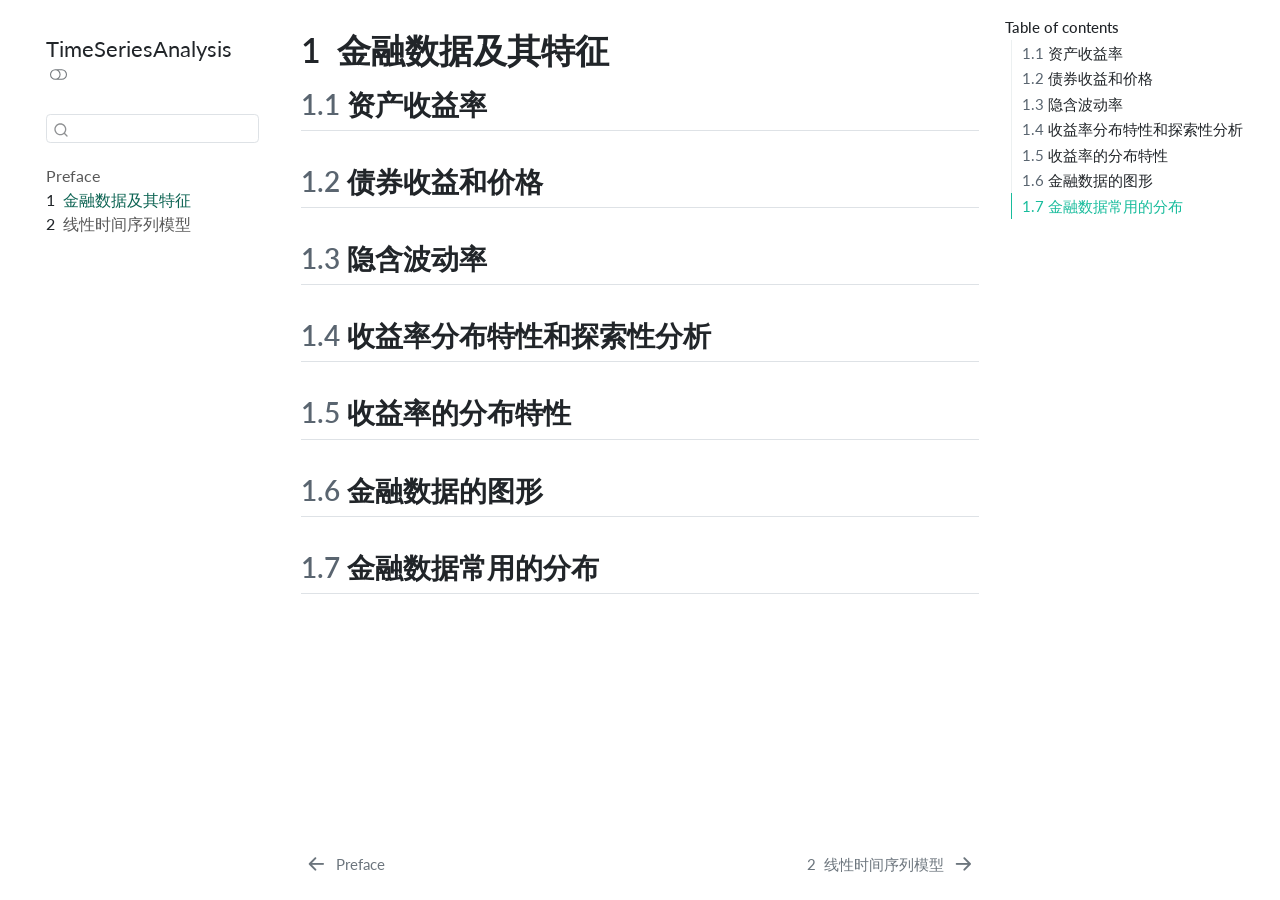
==== Ch1/1-金融数据及其特征.html @ bce4738b "Built site for gh-pages" ====
<!DOCTYPE html>
<html xmlns="http://www.w3.org/1999/xhtml" lang="en" xml:lang="en"><head>

<meta charset="utf-8">
<meta name="generator" content="quarto-1.5.57">

<meta name="viewport" content="width=device-width, initial-scale=1.0, user-scalable=yes">


<title>1&nbsp; 金融数据及其特征 – TimeSeriesAnalysis</title>
<style>
code{white-space: pre-wrap;}
span.smallcaps{font-variant: small-caps;}
div.columns{display: flex; gap: min(4vw, 1.5em);}
div.column{flex: auto; overflow-x: auto;}
div.hanging-indent{margin-left: 1.5em; text-indent: -1.5em;}
ul.task-list{list-style: none;}
ul.task-list li input[type="checkbox"] {
  width: 0.8em;
  margin: 0 0.8em 0.2em -1em; /* quarto-specific, see https://github.com/quarto-dev/quarto-cli/issues/4556 */ 
  vertical-align: middle;
}
</style>


<script src="../site_libs/quarto-nav/quarto-nav.js"></script>
<script src="../site_libs/quarto-nav/headroom.min.js"></script>
<script src="../site_libs/clipboard/clipboard.min.js"></script>
<script src="../site_libs/quarto-search/autocomplete.umd.js"></script>
<script src="../site_libs/quarto-search/fuse.min.js"></script>
<script src="../site_libs/quarto-search/quarto-search.js"></script>
<meta name="quarto:offset" content="../">
<link href="../Ch2/2-线性时间序列模型.html" rel="next">
<link href="../index.html" rel="prev">
<script src="../site_libs/quarto-html/quarto.js"></script>
<script src="../site_libs/quarto-html/popper.min.js"></script>
<script src="../site_libs/quarto-html/tippy.umd.min.js"></script>
<script src="../site_libs/quarto-html/anchor.min.js"></script>
<link href="../site_libs/quarto-html/tippy.css" rel="stylesheet">
<link href="../site_libs/quarto-html/quarto-syntax-highlighting.css" rel="stylesheet" class="quarto-color-scheme" id="quarto-text-highlighting-styles">
<link href="../site_libs/quarto-html/quarto-syntax-highlighting-dark.css" rel="prefetch" class="quarto-color-scheme quarto-color-alternate" id="quarto-text-highlighting-styles">
<script src="../site_libs/bootstrap/bootstrap.min.js"></script>
<link href="../site_libs/bootstrap/bootstrap-icons.css" rel="stylesheet">
<link href="../site_libs/bootstrap/bootstrap.min.css" rel="stylesheet" class="quarto-color-scheme" id="quarto-bootstrap" data-mode="light">
<link href="../site_libs/bootstrap/bootstrap-dark.min.css" rel="prefetch" class="quarto-color-scheme quarto-color-alternate" id="quarto-bootstrap" data-mode="dark">
<script id="quarto-search-options" type="application/json">{
  "location": "sidebar",
  "copy-button": false,
  "collapse-after": 3,
  "panel-placement": "start",
  "type": "textbox",
  "limit": 50,
  "keyboard-shortcut": [
    "f",
    "/",
    "s"
  ],
  "show-item-context": false,
  "language": {
    "search-no-results-text": "No results",
    "search-matching-documents-text": "matching documents",
    "search-copy-link-title": "Copy link to search",
    "search-hide-matches-text": "Hide additional matches",
    "search-more-match-text": "more match in this document",
    "search-more-matches-text": "more matches in this document",
    "search-clear-button-title": "Clear",
    "search-text-placeholder": "",
    "search-detached-cancel-button-title": "Cancel",
    "search-submit-button-title": "Submit",
    "search-label": "Search"
  }
}</script>


</head>

<body class="nav-sidebar floating">

<div id="quarto-search-results"></div>
  <header id="quarto-header" class="headroom fixed-top">
  <nav class="quarto-secondary-nav">
    <div class="container-fluid d-flex">
      <button type="button" class="quarto-btn-toggle btn" data-bs-toggle="collapse" role="button" data-bs-target=".quarto-sidebar-collapse-item" aria-controls="quarto-sidebar" aria-expanded="false" aria-label="Toggle sidebar navigation" onclick="if (window.quartoToggleHeadroom) { window.quartoToggleHeadroom(); }">
        <i class="bi bi-layout-text-sidebar-reverse"></i>
      </button>
        <nav class="quarto-page-breadcrumbs" aria-label="breadcrumb"><ol class="breadcrumb"><li class="breadcrumb-item"><a href="../Ch1/1-金融数据及其特征.html"><span class="chapter-number">1</span>&nbsp; <span class="chapter-title">金融数据及其特征</span></a></li></ol></nav>
        <a class="flex-grow-1" role="navigation" data-bs-toggle="collapse" data-bs-target=".quarto-sidebar-collapse-item" aria-controls="quarto-sidebar" aria-expanded="false" aria-label="Toggle sidebar navigation" onclick="if (window.quartoToggleHeadroom) { window.quartoToggleHeadroom(); }">      
        </a>
      <button type="button" class="btn quarto-search-button" aria-label="Search" onclick="window.quartoOpenSearch();">
        <i class="bi bi-search"></i>
      </button>
    </div>
  </nav>
</header>
<!-- content -->
<div id="quarto-content" class="quarto-container page-columns page-rows-contents page-layout-article">
<!-- sidebar -->
  <nav id="quarto-sidebar" class="sidebar collapse collapse-horizontal quarto-sidebar-collapse-item sidebar-navigation floating overflow-auto">
    <div class="pt-lg-2 mt-2 text-left sidebar-header">
    <div class="sidebar-title mb-0 py-0">
      <a href="../">TimeSeriesAnalysis</a> 
        <div class="sidebar-tools-main">
  <a href="" class="quarto-color-scheme-toggle quarto-navigation-tool  px-1" onclick="window.quartoToggleColorScheme(); return false;" title="Toggle dark mode"><i class="bi"></i></a>
</div>
    </div>
      </div>
        <div class="mt-2 flex-shrink-0 align-items-center">
        <div class="sidebar-search">
        <div id="quarto-search" class="" title="Search"></div>
        </div>
        </div>
    <div class="sidebar-menu-container"> 
    <ul class="list-unstyled mt-1">
        <li class="sidebar-item">
  <div class="sidebar-item-container"> 
  <a href="../index.html" class="sidebar-item-text sidebar-link">
 <span class="menu-text">Preface</span></a>
  </div>
</li>
        <li class="sidebar-item">
  <div class="sidebar-item-container"> 
  <a href="../Ch1/1-金融数据及其特征.html" class="sidebar-item-text sidebar-link active">
 <span class="menu-text"><span class="chapter-number">1</span>&nbsp; <span class="chapter-title">金融数据及其特征</span></span></a>
  </div>
</li>
        <li class="sidebar-item">
  <div class="sidebar-item-container"> 
  <a href="../Ch2/2-线性时间序列模型.html" class="sidebar-item-text sidebar-link">
 <span class="menu-text"><span class="chapter-number">2</span>&nbsp; <span class="chapter-title">线性时间序列模型</span></span></a>
  </div>
</li>
    </ul>
    </div>
</nav>
<div id="quarto-sidebar-glass" class="quarto-sidebar-collapse-item" data-bs-toggle="collapse" data-bs-target=".quarto-sidebar-collapse-item"></div>
<!-- margin-sidebar -->
    <div id="quarto-margin-sidebar" class="sidebar margin-sidebar">
        <nav id="TOC" role="doc-toc" class="toc-active">
    <h2 id="toc-title">Table of contents</h2>
   
  <ul>
  <li><a href="#资产收益率" id="toc-资产收益率" class="nav-link active" data-scroll-target="#资产收益率"><span class="header-section-number">1.1</span> 资产收益率</a></li>
  <li><a href="#债券收益和价格" id="toc-债券收益和价格" class="nav-link" data-scroll-target="#债券收益和价格"><span class="header-section-number">1.2</span> 债券收益和价格</a></li>
  <li><a href="#隐含波动率" id="toc-隐含波动率" class="nav-link" data-scroll-target="#隐含波动率"><span class="header-section-number">1.3</span> 隐含波动率</a></li>
  <li><a href="#收益率分布特性和探索性分析" id="toc-收益率分布特性和探索性分析" class="nav-link" data-scroll-target="#收益率分布特性和探索性分析"><span class="header-section-number">1.4</span> 收益率分布特性和探索性分析</a></li>
  <li><a href="#收益率的分布特性" id="toc-收益率的分布特性" class="nav-link" data-scroll-target="#收益率的分布特性"><span class="header-section-number">1.5</span> 收益率的分布特性</a></li>
  <li><a href="#金融数据的图形" id="toc-金融数据的图形" class="nav-link" data-scroll-target="#金融数据的图形"><span class="header-section-number">1.6</span> 金融数据的图形</a></li>
  <li><a href="#金融数据常用的分布" id="toc-金融数据常用的分布" class="nav-link" data-scroll-target="#金融数据常用的分布"><span class="header-section-number">1.7</span> 金融数据常用的分布</a></li>
  </ul>
</nav>
    </div>
<!-- main -->
<main class="content" id="quarto-document-content">

<header id="title-block-header" class="quarto-title-block default">
<div class="quarto-title">
<h1 class="title"><span class="chapter-number">1</span>&nbsp; <span class="chapter-title">金融数据及其特征</span></h1>
</div>



<div class="quarto-title-meta">

    
  
    
  </div>
  


</header>


<section id="资产收益率" class="level2" data-number="1.1">
<h2 data-number="1.1" class="anchored" data-anchor-id="资产收益率"><span class="header-section-number">1.1</span> 资产收益率</h2>
</section>
<section id="债券收益和价格" class="level2" data-number="1.2">
<h2 data-number="1.2" class="anchored" data-anchor-id="债券收益和价格"><span class="header-section-number">1.2</span> 债券收益和价格</h2>
</section>
<section id="隐含波动率" class="level2" data-number="1.3">
<h2 data-number="1.3" class="anchored" data-anchor-id="隐含波动率"><span class="header-section-number">1.3</span> 隐含波动率</h2>
</section>
<section id="收益率分布特性和探索性分析" class="level2" data-number="1.4">
<h2 data-number="1.4" class="anchored" data-anchor-id="收益率分布特性和探索性分析"><span class="header-section-number">1.4</span> 收益率分布特性和探索性分析</h2>
</section>
<section id="收益率的分布特性" class="level2" data-number="1.5">
<h2 data-number="1.5" class="anchored" data-anchor-id="收益率的分布特性"><span class="header-section-number">1.5</span> 收益率的分布特性</h2>
</section>
<section id="金融数据的图形" class="level2" data-number="1.6">
<h2 data-number="1.6" class="anchored" data-anchor-id="金融数据的图形"><span class="header-section-number">1.6</span> 金融数据的图形</h2>
</section>
<section id="金融数据常用的分布" class="level2" data-number="1.7">
<h2 data-number="1.7" class="anchored" data-anchor-id="金融数据常用的分布"><span class="header-section-number">1.7</span> 金融数据常用的分布</h2>


</section>

</main> <!-- /main -->
<script id="quarto-html-after-body" type="application/javascript">
window.document.addEventListener("DOMContentLoaded", function (event) {
  const toggleBodyColorMode = (bsSheetEl) => {
    const mode = bsSheetEl.getAttribute("data-mode");
    const bodyEl = window.document.querySelector("body");
    if (mode === "dark") {
      bodyEl.classList.add("quarto-dark");
      bodyEl.classList.remove("quarto-light");
    } else {
      bodyEl.classList.add("quarto-light");
      bodyEl.classList.remove("quarto-dark");
    }
  }
  const toggleBodyColorPrimary = () => {
    const bsSheetEl = window.document.querySelector("link#quarto-bootstrap");
    if (bsSheetEl) {
      toggleBodyColorMode(bsSheetEl);
    }
  }
  toggleBodyColorPrimary();  
  const disableStylesheet = (stylesheets) => {
    for (let i=0; i < stylesheets.length; i++) {
      const stylesheet = stylesheets[i];
      stylesheet.rel = 'prefetch';
    }
  }
  const enableStylesheet = (stylesheets) => {
    for (let i=0; i < stylesheets.length; i++) {
      const stylesheet = stylesheets[i];
      stylesheet.rel = 'stylesheet';
    }
  }
  const manageTransitions = (selector, allowTransitions) => {
    const els = window.document.querySelectorAll(selector);
    for (let i=0; i < els.length; i++) {
      const el = els[i];
      if (allowTransitions) {
        el.classList.remove('notransition');
      } else {
        el.classList.add('notransition');
      }
    }
  }
  const toggleGiscusIfUsed = (isAlternate, darkModeDefault) => {
    const baseTheme = document.querySelector('#giscus-base-theme')?.value ?? 'light';
    const alternateTheme = document.querySelector('#giscus-alt-theme')?.value ?? 'dark';
    let newTheme = '';
    if(darkModeDefault) {
      newTheme = isAlternate ? baseTheme : alternateTheme;
    } else {
      newTheme = isAlternate ? alternateTheme : baseTheme;
    }
    const changeGiscusTheme = () => {
      // From: https://github.com/giscus/giscus/issues/336
      const sendMessage = (message) => {
        const iframe = document.querySelector('iframe.giscus-frame');
        if (!iframe) return;
        iframe.contentWindow.postMessage({ giscus: message }, 'https://giscus.app');
      }
      sendMessage({
        setConfig: {
          theme: newTheme
        }
      });
    }
    const isGiscussLoaded = window.document.querySelector('iframe.giscus-frame') !== null;
    if (isGiscussLoaded) {
      changeGiscusTheme();
    }
  }
  const toggleColorMode = (alternate) => {
    // Switch the stylesheets
    const alternateStylesheets = window.document.querySelectorAll('link.quarto-color-scheme.quarto-color-alternate');
    manageTransitions('#quarto-margin-sidebar .nav-link', false);
    if (alternate) {
      enableStylesheet(alternateStylesheets);
      for (const sheetNode of alternateStylesheets) {
        if (sheetNode.id === "quarto-bootstrap") {
          toggleBodyColorMode(sheetNode);
        }
      }
    } else {
      disableStylesheet(alternateStylesheets);
      toggleBodyColorPrimary();
    }
    manageTransitions('#quarto-margin-sidebar .nav-link', true);
    // Switch the toggles
    const toggles = window.document.querySelectorAll('.quarto-color-scheme-toggle');
    for (let i=0; i < toggles.length; i++) {
      const toggle = toggles[i];
      if (toggle) {
        if (alternate) {
          toggle.classList.add("alternate");     
        } else {
          toggle.classList.remove("alternate");
        }
      }
    }
    // Hack to workaround the fact that safari doesn't
    // properly recolor the scrollbar when toggling (#1455)
    if (navigator.userAgent.indexOf('Safari') > 0 && navigator.userAgent.indexOf('Chrome') == -1) {
      manageTransitions("body", false);
      window.scrollTo(0, 1);
      setTimeout(() => {
        window.scrollTo(0, 0);
        manageTransitions("body", true);
      }, 40);  
    }
  }
  const isFileUrl = () => { 
    return window.location.protocol === 'file:';
  }
  const hasAlternateSentinel = () => {  
    let styleSentinel = getColorSchemeSentinel();
    if (styleSentinel !== null) {
      return styleSentinel === "alternate";
    } else {
      return false;
    }
  }
  const setStyleSentinel = (alternate) => {
    const value = alternate ? "alternate" : "default";
    if (!isFileUrl()) {
      window.localStorage.setItem("quarto-color-scheme", value);
    } else {
      localAlternateSentinel = value;
    }
  }
  const getColorSchemeSentinel = () => {
    if (!isFileUrl()) {
      const storageValue = window.localStorage.getItem("quarto-color-scheme");
      return storageValue != null ? storageValue : localAlternateSentinel;
    } else {
      return localAlternateSentinel;
    }
  }
  const darkModeDefault = false;
  let localAlternateSentinel = darkModeDefault ? 'alternate' : 'default';
  // Dark / light mode switch
  window.quartoToggleColorScheme = () => {
    // Read the current dark / light value 
    let toAlternate = !hasAlternateSentinel();
    toggleColorMode(toAlternate);
    setStyleSentinel(toAlternate);
    toggleGiscusIfUsed(toAlternate, darkModeDefault);
  };
  // Ensure there is a toggle, if there isn't float one in the top right
  if (window.document.querySelector('.quarto-color-scheme-toggle') === null) {
    const a = window.document.createElement('a');
    a.classList.add('top-right');
    a.classList.add('quarto-color-scheme-toggle');
    a.href = "";
    a.onclick = function() { try { window.quartoToggleColorScheme(); } catch {} return false; };
    const i = window.document.createElement("i");
    i.classList.add('bi');
    a.appendChild(i);
    window.document.body.appendChild(a);
  }
  // Switch to dark mode if need be
  if (hasAlternateSentinel()) {
    toggleColorMode(true);
  } else {
    toggleColorMode(false);
  }
  const icon = "";
  const anchorJS = new window.AnchorJS();
  anchorJS.options = {
    placement: 'right',
    icon: icon
  };
  anchorJS.add('.anchored');
  const isCodeAnnotation = (el) => {
    for (const clz of el.classList) {
      if (clz.startsWith('code-annotation-')) {                     
        return true;
      }
    }
    return false;
  }
  const onCopySuccess = function(e) {
    // button target
    const button = e.trigger;
    // don't keep focus
    button.blur();
    // flash "checked"
    button.classList.add('code-copy-button-checked');
    var currentTitle = button.getAttribute("title");
    button.setAttribute("title", "Copied!");
    let tooltip;
    if (window.bootstrap) {
      button.setAttribute("data-bs-toggle", "tooltip");
      button.setAttribute("data-bs-placement", "left");
      button.setAttribute("data-bs-title", "Copied!");
      tooltip = new bootstrap.Tooltip(button, 
        { trigger: "manual", 
          customClass: "code-copy-button-tooltip",
          offset: [0, -8]});
      tooltip.show();    
    }
    setTimeout(function() {
      if (tooltip) {
        tooltip.hide();
        button.removeAttribute("data-bs-title");
        button.removeAttribute("data-bs-toggle");
        button.removeAttribute("data-bs-placement");
      }
      button.setAttribute("title", currentTitle);
      button.classList.remove('code-copy-button-checked');
    }, 1000);
    // clear code selection
    e.clearSelection();
  }
  const getTextToCopy = function(trigger) {
      const codeEl = trigger.previousElementSibling.cloneNode(true);
      for (const childEl of codeEl.children) {
        if (isCodeAnnotation(childEl)) {
          childEl.remove();
        }
      }
      return codeEl.innerText;
  }
  const clipboard = new window.ClipboardJS('.code-copy-button:not([data-in-quarto-modal])', {
    text: getTextToCopy
  });
  clipboard.on('success', onCopySuccess);
  if (window.document.getElementById('quarto-embedded-source-code-modal')) {
    // For code content inside modals, clipBoardJS needs to be initialized with a container option
    // TODO: Check when it could be a function (https://github.com/zenorocha/clipboard.js/issues/860)
    const clipboardModal = new window.ClipboardJS('.code-copy-button[data-in-quarto-modal]', {
      text: getTextToCopy,
      container: window.document.getElementById('quarto-embedded-source-code-modal')
    });
    clipboardModal.on('success', onCopySuccess);
  }
    var localhostRegex = new RegExp(/^(?:http|https):\/\/localhost\:?[0-9]*\//);
    var mailtoRegex = new RegExp(/^mailto:/);
      var filterRegex = new RegExp('/' + window.location.host + '/');
    var isInternal = (href) => {
        return filterRegex.test(href) || localhostRegex.test(href) || mailtoRegex.test(href);
    }
    // Inspect non-navigation links and adorn them if external
 	var links = window.document.querySelectorAll('a[href]:not(.nav-link):not(.navbar-brand):not(.toc-action):not(.sidebar-link):not(.sidebar-item-toggle):not(.pagination-link):not(.no-external):not([aria-hidden]):not(.dropdown-item):not(.quarto-navigation-tool):not(.about-link)');
    for (var i=0; i<links.length; i++) {
      const link = links[i];
      if (!isInternal(link.href)) {
        // undo the damage that might have been done by quarto-nav.js in the case of
        // links that we want to consider external
        if (link.dataset.originalHref !== undefined) {
          link.href = link.dataset.originalHref;
        }
      }
    }
  function tippyHover(el, contentFn, onTriggerFn, onUntriggerFn) {
    const config = {
      allowHTML: true,
      maxWidth: 500,
      delay: 100,
      arrow: false,
      appendTo: function(el) {
          return el.parentElement;
      },
      interactive: true,
      interactiveBorder: 10,
      theme: 'quarto',
      placement: 'bottom-start',
    };
    if (contentFn) {
      config.content = contentFn;
    }
    if (onTriggerFn) {
      config.onTrigger = onTriggerFn;
    }
    if (onUntriggerFn) {
      config.onUntrigger = onUntriggerFn;
    }
    window.tippy(el, config); 
  }
  const noterefs = window.document.querySelectorAll('a[role="doc-noteref"]');
  for (var i=0; i<noterefs.length; i++) {
    const ref = noterefs[i];
    tippyHover(ref, function() {
      // use id or data attribute instead here
      let href = ref.getAttribute('data-footnote-href') || ref.getAttribute('href');
      try { href = new URL(href).hash; } catch {}
      const id = href.replace(/^#\/?/, "");
      const note = window.document.getElementById(id);
      if (note) {
        return note.innerHTML;
      } else {
        return "";
      }
    });
  }
  const xrefs = window.document.querySelectorAll('a.quarto-xref');
  const processXRef = (id, note) => {
    // Strip column container classes
    const stripColumnClz = (el) => {
      el.classList.remove("page-full", "page-columns");
      if (el.children) {
        for (const child of el.children) {
          stripColumnClz(child);
        }
      }
    }
    stripColumnClz(note)
    if (id === null || id.startsWith('sec-')) {
      // Special case sections, only their first couple elements
      const container = document.createElement("div");
      if (note.children && note.children.length > 2) {
        container.appendChild(note.children[0].cloneNode(true));
        for (let i = 1; i < note.children.length; i++) {
          const child = note.children[i];
          if (child.tagName === "P" && child.innerText === "") {
            continue;
          } else {
            container.appendChild(child.cloneNode(true));
            break;
          }
        }
        if (window.Quarto?.typesetMath) {
          window.Quarto.typesetMath(container);
        }
        return container.innerHTML
      } else {
        if (window.Quarto?.typesetMath) {
          window.Quarto.typesetMath(note);
        }
        return note.innerHTML;
      }
    } else {
      // Remove any anchor links if they are present
      const anchorLink = note.querySelector('a.anchorjs-link');
      if (anchorLink) {
        anchorLink.remove();
      }
      if (window.Quarto?.typesetMath) {
        window.Quarto.typesetMath(note);
      }
      // TODO in 1.5, we should make sure this works without a callout special case
      if (note.classList.contains("callout")) {
        return note.outerHTML;
      } else {
        return note.innerHTML;
      }
    }
  }
  for (var i=0; i<xrefs.length; i++) {
    const xref = xrefs[i];
    tippyHover(xref, undefined, function(instance) {
      instance.disable();
      let url = xref.getAttribute('href');
      let hash = undefined; 
      if (url.startsWith('#')) {
        hash = url;
      } else {
        try { hash = new URL(url).hash; } catch {}
      }
      if (hash) {
        const id = hash.replace(/^#\/?/, "");
        const note = window.document.getElementById(id);
        if (note !== null) {
          try {
            const html = processXRef(id, note.cloneNode(true));
            instance.setContent(html);
          } finally {
            instance.enable();
            instance.show();
          }
        } else {
          // See if we can fetch this
          fetch(url.split('#')[0])
          .then(res => res.text())
          .then(html => {
            const parser = new DOMParser();
            const htmlDoc = parser.parseFromString(html, "text/html");
            const note = htmlDoc.getElementById(id);
            if (note !== null) {
              const html = processXRef(id, note);
              instance.setContent(html);
            } 
          }).finally(() => {
            instance.enable();
            instance.show();
          });
        }
      } else {
        // See if we can fetch a full url (with no hash to target)
        // This is a special case and we should probably do some content thinning / targeting
        fetch(url)
        .then(res => res.text())
        .then(html => {
          const parser = new DOMParser();
          const htmlDoc = parser.parseFromString(html, "text/html");
          const note = htmlDoc.querySelector('main.content');
          if (note !== null) {
            // This should only happen for chapter cross references
            // (since there is no id in the URL)
            // remove the first header
            if (note.children.length > 0 && note.children[0].tagName === "HEADER") {
              note.children[0].remove();
            }
            const html = processXRef(null, note);
            instance.setContent(html);
          } 
        }).finally(() => {
          instance.enable();
          instance.show();
        });
      }
    }, function(instance) {
    });
  }
      let selectedAnnoteEl;
      const selectorForAnnotation = ( cell, annotation) => {
        let cellAttr = 'data-code-cell="' + cell + '"';
        let lineAttr = 'data-code-annotation="' +  annotation + '"';
        const selector = 'span[' + cellAttr + '][' + lineAttr + ']';
        return selector;
      }
      const selectCodeLines = (annoteEl) => {
        const doc = window.document;
        const targetCell = annoteEl.getAttribute("data-target-cell");
        const targetAnnotation = annoteEl.getAttribute("data-target-annotation");
        const annoteSpan = window.document.querySelector(selectorForAnnotation(targetCell, targetAnnotation));
        const lines = annoteSpan.getAttribute("data-code-lines").split(",");
        const lineIds = lines.map((line) => {
          return targetCell + "-" + line;
        })
        let top = null;
        let height = null;
        let parent = null;
        if (lineIds.length > 0) {
            //compute the position of the single el (top and bottom and make a div)
            const el = window.document.getElementById(lineIds[0]);
            top = el.offsetTop;
            height = el.offsetHeight;
            parent = el.parentElement.parentElement;
          if (lineIds.length > 1) {
            const lastEl = window.document.getElementById(lineIds[lineIds.length - 1]);
            const bottom = lastEl.offsetTop + lastEl.offsetHeight;
            height = bottom - top;
          }
          if (top !== null && height !== null && parent !== null) {
            // cook up a div (if necessary) and position it 
            let div = window.document.getElementById("code-annotation-line-highlight");
            if (div === null) {
              div = window.document.createElement("div");
              div.setAttribute("id", "code-annotation-line-highlight");
              div.style.position = 'absolute';
              parent.appendChild(div);
            }
            div.style.top = top - 2 + "px";
            div.style.height = height + 4 + "px";
            div.style.left = 0;
            let gutterDiv = window.document.getElementById("code-annotation-line-highlight-gutter");
            if (gutterDiv === null) {
              gutterDiv = window.document.createElement("div");
              gutterDiv.setAttribute("id", "code-annotation-line-highlight-gutter");
              gutterDiv.style.position = 'absolute';
              const codeCell = window.document.getElementById(targetCell);
              const gutter = codeCell.querySelector('.code-annotation-gutter');
              gutter.appendChild(gutterDiv);
            }
            gutterDiv.style.top = top - 2 + "px";
            gutterDiv.style.height = height + 4 + "px";
          }
          selectedAnnoteEl = annoteEl;
        }
      };
      const unselectCodeLines = () => {
        const elementsIds = ["code-annotation-line-highlight", "code-annotation-line-highlight-gutter"];
        elementsIds.forEach((elId) => {
          const div = window.document.getElementById(elId);
          if (div) {
            div.remove();
          }
        });
        selectedAnnoteEl = undefined;
      };
        // Handle positioning of the toggle
    window.addEventListener(
      "resize",
      throttle(() => {
        elRect = undefined;
        if (selectedAnnoteEl) {
          selectCodeLines(selectedAnnoteEl);
        }
      }, 10)
    );
    function throttle(fn, ms) {
    let throttle = false;
    let timer;
      return (...args) => {
        if(!throttle) { // first call gets through
            fn.apply(this, args);
            throttle = true;
        } else { // all the others get throttled
            if(timer) clearTimeout(timer); // cancel #2
            timer = setTimeout(() => {
              fn.apply(this, args);
              timer = throttle = false;
            }, ms);
        }
      };
    }
      // Attach click handler to the DT
      const annoteDls = window.document.querySelectorAll('dt[data-target-cell]');
      for (const annoteDlNode of annoteDls) {
        annoteDlNode.addEventListener('click', (event) => {
          const clickedEl = event.target;
          if (clickedEl !== selectedAnnoteEl) {
            unselectCodeLines();
            const activeEl = window.document.querySelector('dt[data-target-cell].code-annotation-active');
            if (activeEl) {
              activeEl.classList.remove('code-annotation-active');
            }
            selectCodeLines(clickedEl);
            clickedEl.classList.add('code-annotation-active');
          } else {
            // Unselect the line
            unselectCodeLines();
            clickedEl.classList.remove('code-annotation-active');
          }
        });
      }
  const findCites = (el) => {
    const parentEl = el.parentElement;
    if (parentEl) {
      const cites = parentEl.dataset.cites;
      if (cites) {
        return {
          el,
          cites: cites.split(' ')
        };
      } else {
        return findCites(el.parentElement)
      }
    } else {
      return undefined;
    }
  };
  var bibliorefs = window.document.querySelectorAll('a[role="doc-biblioref"]');
  for (var i=0; i<bibliorefs.length; i++) {
    const ref = bibliorefs[i];
    const citeInfo = findCites(ref);
    if (citeInfo) {
      tippyHover(citeInfo.el, function() {
        var popup = window.document.createElement('div');
        citeInfo.cites.forEach(function(cite) {
          var citeDiv = window.document.createElement('div');
          citeDiv.classList.add('hanging-indent');
          citeDiv.classList.add('csl-entry');
          var biblioDiv = window.document.getElementById('ref-' + cite);
          if (biblioDiv) {
            citeDiv.innerHTML = biblioDiv.innerHTML;
          }
          popup.appendChild(citeDiv);
        });
        return popup.innerHTML;
      });
    }
  }
});
</script>
<nav class="page-navigation">
  <div class="nav-page nav-page-previous">
      <a href="../index.html" class="pagination-link" aria-label="Preface">
        <i class="bi bi-arrow-left-short"></i> <span class="nav-page-text">Preface</span>
      </a>          
  </div>
  <div class="nav-page nav-page-next">
      <a href="../Ch2/2-线性时间序列模型.html" class="pagination-link" aria-label="线性时间序列模型">
        <span class="nav-page-text"><span class="chapter-number">2</span>&nbsp; <span class="chapter-title">线性时间序列模型</span></span> <i class="bi bi-arrow-right-short"></i>
      </a>
  </div>
</nav>
</div> <!-- /content -->




</body></html>
---- site_libs/quarto-html/tippy.css ----
.tippy-box[data-animation=fade][data-state=hidden]{opacity:0}[data-tippy-root]{max-width:calc(100vw - 10px)}.tippy-box{position:relative;background-color:#333;color:#fff;border-radius:4px;font-size:14px;line-height:1.4;white-space:normal;outline:0;transition-property:transform,visibility,opacity}.tippy-box[data-placement^=top]>.tippy-arrow{bottom:0}.tippy-box[data-placement^=top]>.tippy-arrow:before{bottom:-7px;left:0;border-width:8px 8px 0;border-top-color:initial;transform-origin:center top}.tippy-box[data-placement^=bottom]>.tippy-arrow{top:0}.tippy-box[data-placement^=bottom]>.tippy-arrow:before{top:-7px;left:0;border-width:0 8px 8px;border-bottom-color:initial;transform-origin:center bottom}.tippy-box[data-placement^=left]>.tippy-arrow{right:0}.tippy-box[data-placement^=left]>.tippy-arrow:before{border-width:8px 0 8px 8px;border-left-color:initial;right:-7px;transform-origin:center left}.tippy-box[data-placement^=right]>.tippy-arrow{left:0}.tippy-box[data-placement^=right]>.tippy-arrow:before{left:-7px;border-width:8px 8px 8px 0;border-right-color:initial;transform-origin:center right}.tippy-box[data-inertia][data-state=visible]{transition-timing-function:cubic-bezier(.54,1.5,.38,1.11)}.tippy-arrow{width:16px;height:16px;color:#333}.tippy-arrow:before{content:"";position:absolute;border-color:transparent;border-style:solid}.tippy-content{position:relative;padding:5px 9px;z-index:1}
---- site_libs/quarto-html/quarto-syntax-highlighting.css ----
/* quarto syntax highlight colors */
:root {
  --quarto-hl-ot-color: #003B4F;
  --quarto-hl-at-color: #657422;
  --quarto-hl-ss-color: #20794D;
  --quarto-hl-an-color: #5E5E5E;
  --quarto-hl-fu-color: #4758AB;
  --quarto-hl-st-color: #20794D;
  --quarto-hl-cf-color: #003B4F;
  --quarto-hl-op-color: #5E5E5E;
  --quarto-hl-er-color: #AD0000;
  --quarto-hl-bn-color: #AD0000;
  --quarto-hl-al-color: #AD0000;
  --quarto-hl-va-color: #111111;
  --quarto-hl-bu-color: inherit;
  --quarto-hl-ex-color: inherit;
  --quarto-hl-pp-color: #AD0000;
  --quarto-hl-in-color: #5E5E5E;
  --quarto-hl-vs-color: #20794D;
  --quarto-hl-wa-color: #5E5E5E;
  --quarto-hl-do-color: #5E5E5E;
  --quarto-hl-im-color: #00769E;
  --quarto-hl-ch-color: #20794D;
  --quarto-hl-dt-color: #AD0000;
  --quarto-hl-fl-color: #AD0000;
  --quarto-hl-co-color: #5E5E5E;
  --quarto-hl-cv-color: #5E5E5E;
  --quarto-hl-cn-color: #8f5902;
  --quarto-hl-sc-color: #5E5E5E;
  --quarto-hl-dv-color: #AD0000;
  --quarto-hl-kw-color: #003B4F;
}

/* other quarto variables */
:root {
  --quarto-font-monospace: SFMono-Regular, Menlo, Monaco, Consolas, "Liberation Mono", "Courier New", monospace;
}

pre > code.sourceCode > span {
  color: #003B4F;
}

code span {
  color: #003B4F;
}

code.sourceCode > span {
  color: #003B4F;
}

div.sourceCode,
div.sourceCode pre.sourceCode {
  color: #003B4F;
}

code span.ot {
  color: #003B4F;
  font-style: inherit;
}

code span.at {
  color: #657422;
  font-style: inherit;
}

code span.ss {
  color: #20794D;
  font-style: inherit;
}

code span.an {
  color: #5E5E5E;
  font-style: inherit;
}

code span.fu {
  color: #4758AB;
  font-style: inherit;
}

code span.st {
  color: #20794D;
  font-style: inherit;
}

code span.cf {
  color: #003B4F;
  font-weight: bold;
  font-style: inherit;
}

code span.op {
  color: #5E5E5E;
  font-style: inherit;
}

code span.er {
  color: #AD0000;
  font-style: inherit;
}

code span.bn {
  color: #AD0000;
  font-style: inherit;
}

code span.al {
  color: #AD0000;
  font-style: inherit;
}

code span.va {
  color: #111111;
  font-style: inherit;
}

code span.bu {
  font-style: inherit;
}

code span.ex {
  font-style: inherit;
}

code span.pp {
  color: #AD0000;
  font-style: inherit;
}

code span.in {
  color: #5E5E5E;
  font-style: inherit;
}

code span.vs {
  color: #20794D;
  font-style: inherit;
}

code span.wa {
  color: #5E5E5E;
  font-style: italic;
}

code span.do {
  color: #5E5E5E;
  font-style: italic;
}

code span.im {
  color: #00769E;
  font-style: inherit;
}

code span.ch {
  color: #20794D;
  font-style: inherit;
}

code span.dt {
  color: #AD0000;
  font-style: inherit;
}

code span.fl {
  color: #AD0000;
  font-style: inherit;
}

code span.co {
  color: #5E5E5E;
  font-style: inherit;
}

code span.cv {
  color: #5E5E5E;
  font-style: italic;
}

code span.cn {
  color: #8f5902;
  font-style: inherit;
}

code span.sc {
  color: #5E5E5E;
  font-style: inherit;
}

code span.dv {
  color: #AD0000;
  font-style: inherit;
}

code span.kw {
  color: #003B4F;
  font-weight: bold;
  font-style: inherit;
}

.prevent-inlining {
  content: "</";
}

/*# sourceMappingURL=debc5d5d77c3f9108843748ff7464032.css.map */
---- site_libs/quarto-html/quarto-syntax-highlighting-dark.css ----
/* quarto syntax highlight colors */
:root {
  --quarto-hl-al-color: #f07178;
  --quarto-hl-an-color: #d4d0ab;
  --quarto-hl-at-color: #00e0e0;
  --quarto-hl-bn-color: #d4d0ab;
  --quarto-hl-bu-color: #abe338;
  --quarto-hl-ch-color: #abe338;
  --quarto-hl-co-color: #f8f8f2;
  --quarto-hl-cv-color: #ffd700;
  --quarto-hl-cn-color: #ffd700;
  --quarto-hl-cf-color: #ffa07a;
  --quarto-hl-dt-color: #ffa07a;
  --quarto-hl-dv-color: #d4d0ab;
  --quarto-hl-do-color: #f8f8f2;
  --quarto-hl-er-color: #f07178;
  --quarto-hl-ex-color: #00e0e0;
  --quarto-hl-fl-color: #d4d0ab;
  --quarto-hl-fu-color: #ffa07a;
  --quarto-hl-im-color: #abe338;
  --quarto-hl-in-color: #d4d0ab;
  --quarto-hl-kw-color: #ffa07a;
  --quarto-hl-op-color: #ffa07a;
  --quarto-hl-ot-color: #00e0e0;
  --quarto-hl-pp-color: #dcc6e0;
  --quarto-hl-re-color: #00e0e0;
  --quarto-hl-sc-color: #abe338;
  --quarto-hl-ss-color: #abe338;
  --quarto-hl-st-color: #abe338;
  --quarto-hl-va-color: #00e0e0;
  --quarto-hl-vs-color: #abe338;
  --quarto-hl-wa-color: #dcc6e0;
}

/* other quarto variables */
:root {
  --quarto-font-monospace: SFMono-Regular, Menlo, Monaco, Consolas, "Liberation Mono", "Courier New", monospace;
}

code span.al {
  background-color: #2a0f15;
  font-weight: bold;
  color: #f07178;
}

code span.an {
  color: #d4d0ab;
}

code span.at {
  color: #00e0e0;
}

code span.bn {
  color: #d4d0ab;
}

code span.bu {
  color: #abe338;
}

code span.ch {
  color: #abe338;
}

code span.co {
  font-style: italic;
  color: #f8f8f2;
}

code span.cv {
  color: #ffd700;
}

code span.cn {
  color: #ffd700;
}

code span.cf {
  font-weight: bold;
  color: #ffa07a;
}

code span.dt {
  color: #ffa07a;
}

code span.dv {
  color: #d4d0ab;
}

code span.do {
  color: #f8f8f2;
}

code span.er {
  color: #f07178;
  text-decoration: underline;
}

code span.ex {
  font-weight: bold;
  color: #00e0e0;
}

code span.fl {
  color: #d4d0ab;
}

code span.fu {
  color: #ffa07a;
}

code span.im {
  color: #abe338;
}

code span.in {
  color: #d4d0ab;
}

code span.kw {
  font-weight: bold;
  color: #ffa07a;
}

pre > code.sourceCode > span {
  color: #f8f8f2;
}

code span {
  color: #f8f8f2;
}

code.sourceCode > span {
  color: #f8f8f2;
}

div.sourceCode,
div.sourceCode pre.sourceCode {
  color: #f8f8f2;
}

code span.op {
  color: #ffa07a;
}

code span.ot {
  color: #00e0e0;
}

code span.pp {
  color: #dcc6e0;
}

code span.re {
  background-color: #f8f8f2;
  color: #00e0e0;
}

code span.sc {
  color: #abe338;
}

code span.ss {
  color: #abe338;
}

code span.st {
  color: #abe338;
}

code span.va {
  color: #00e0e0;
}

code span.vs {
  color: #abe338;
}

code span.wa {
  color: #dcc6e0;
}

.prevent-inlining {
  content: "</";
}

/*# sourceMappingURL=935a306eefa94366c21e1a970dddb765.css.map */
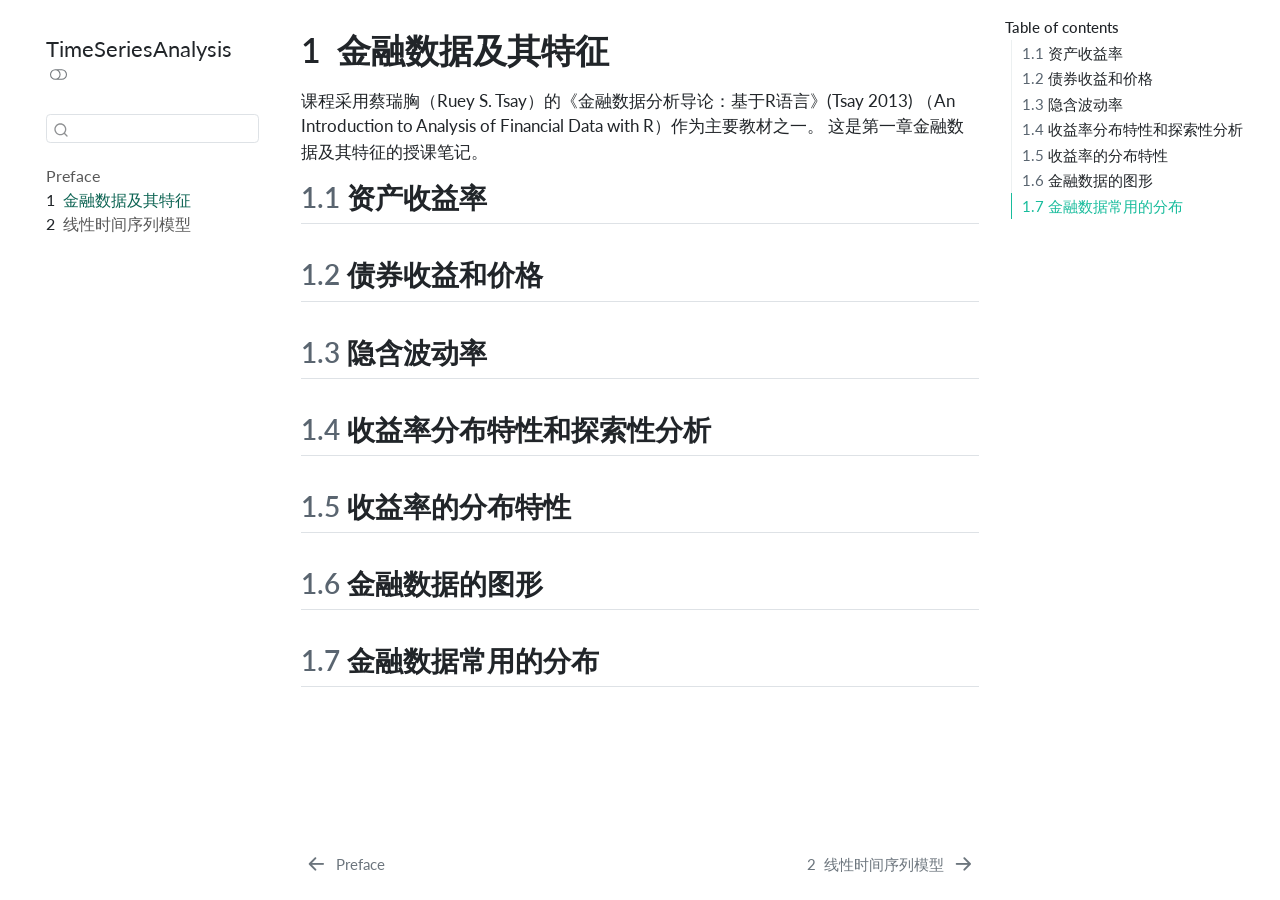
==== commit 72107cb1: "Built site for gh-pages" ====
--- a/Ch1/1-金融数据及其特征.html
+++ b/Ch1/1-金融数据及其特征.html
@@ -171,6 +171,7 @@
 </header>
 
 
+<p>课程采用蔡瑞胸（Ruey S. Tsay）的《金融数据分析导论：基于R语言》(Tsay 2013) （An Introduction to Analysis of Financial Data with R）作为主要教材之一。 这是第一章金融数据及其特征的授课笔记。</p>
 <section id="资产收益率" class="level2" data-number="1.1">
 <h2 data-number="1.1" class="anchored" data-anchor-id="资产收益率"><span class="header-section-number">1.1</span> 资产收益率</h2>
 </section>
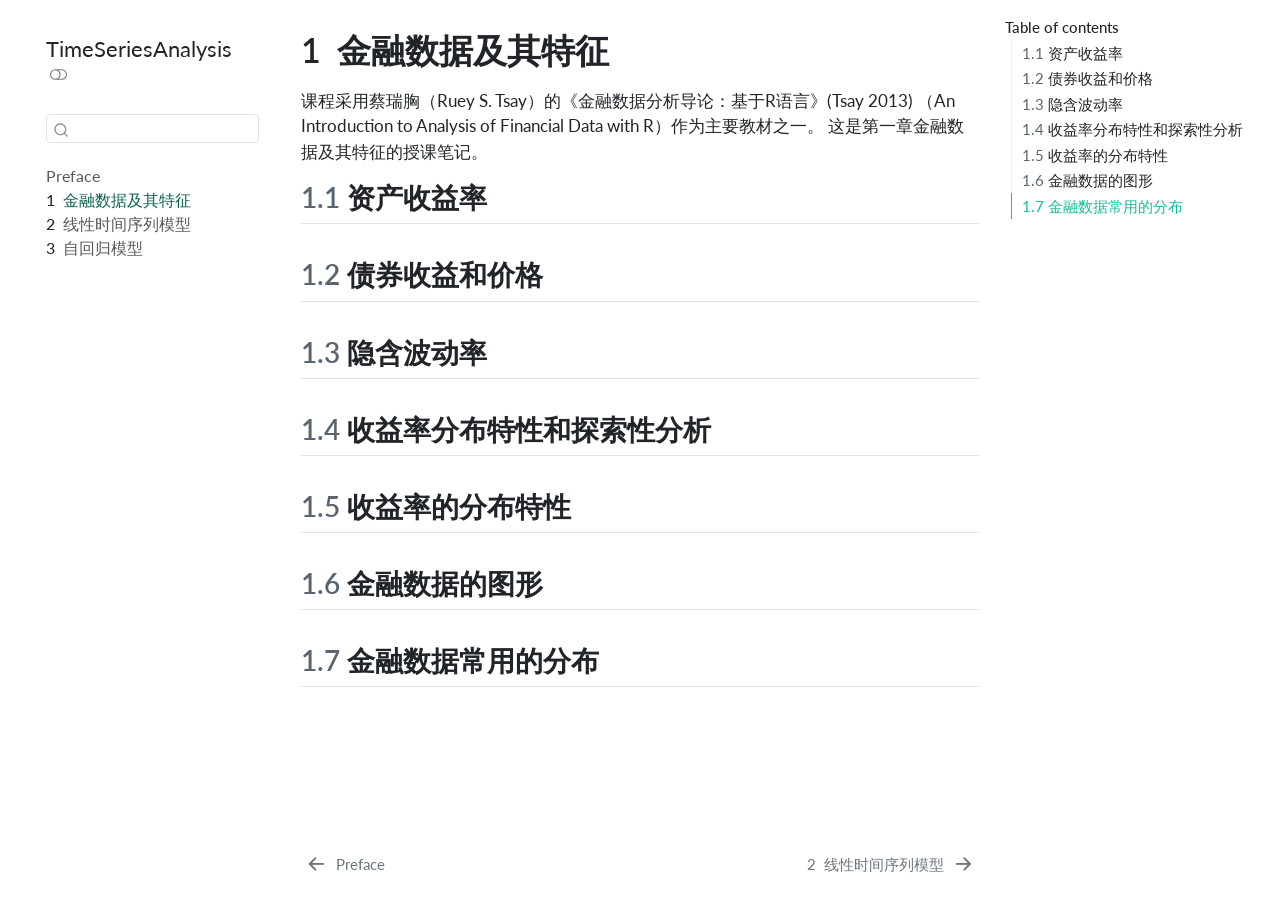
==== commit b5f53dfe: "Built site for gh-pages" ====
--- a/Ch1/1-金融数据及其特征.html
+++ b/Ch1/1-金融数据及其特征.html
@@ -129,6 +129,12 @@
  <span class="menu-text"><span class="chapter-number">2</span>&nbsp; <span class="chapter-title">线性时间序列模型</span></span></a>
   </div>
 </li>
+        <li class="sidebar-item">
+  <div class="sidebar-item-container"> 
+  <a href="../Ch3/3-自回归模型.html" class="sidebar-item-text sidebar-link">
+ <span class="menu-text"><span class="chapter-number">3</span>&nbsp; <span class="chapter-title">自回归模型</span></span></a>
+  </div>
+</li>
     </ul>
     </div>
 </nav>
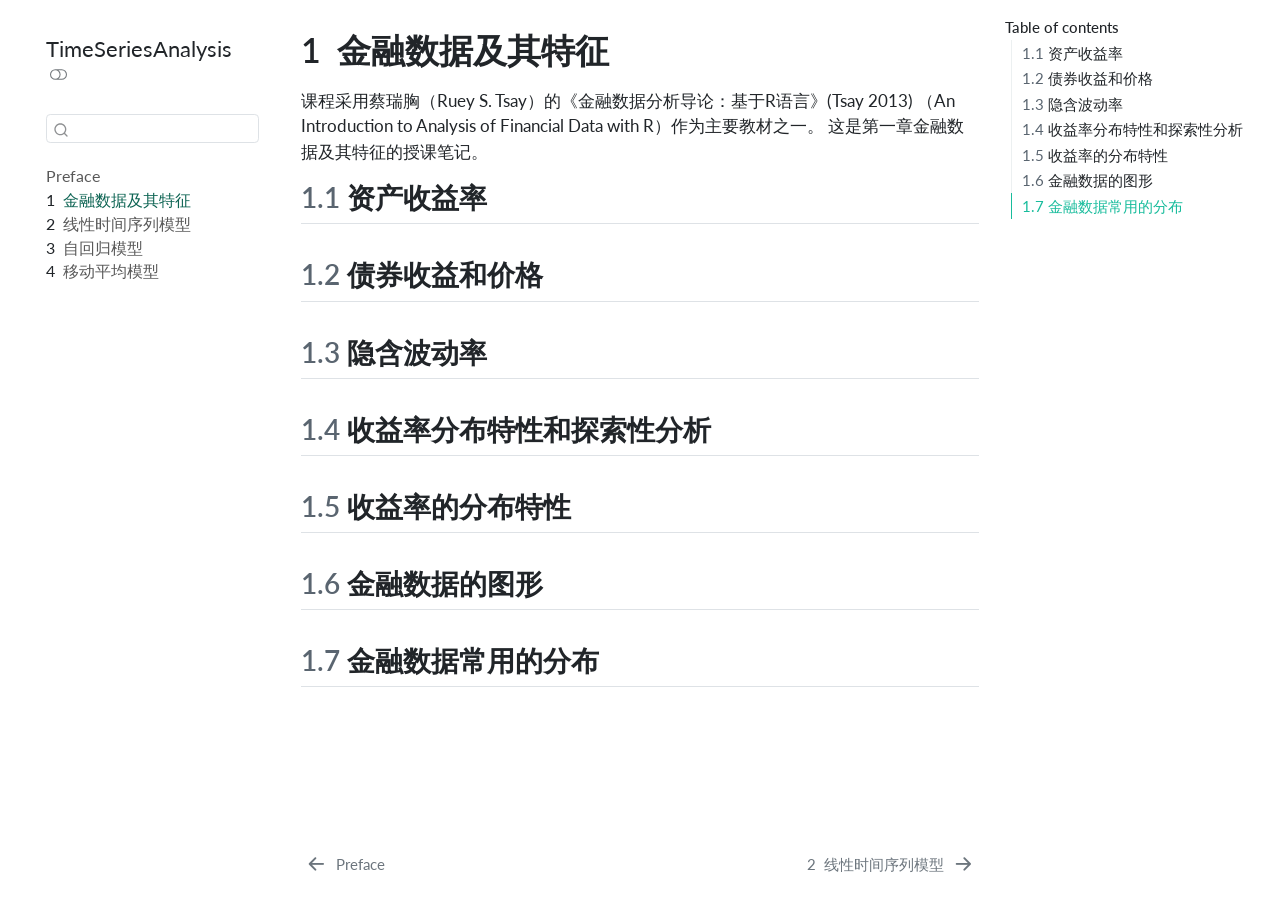
==== commit 905e7ead: "Built site for gh-pages" ====
--- a/Ch1/1-金融数据及其特征.html
+++ b/Ch1/1-金融数据及其特征.html
@@ -135,6 +135,12 @@
  <span class="menu-text"><span class="chapter-number">3</span>&nbsp; <span class="chapter-title">自回归模型</span></span></a>
   </div>
 </li>
+        <li class="sidebar-item">
+  <div class="sidebar-item-container"> 
+  <a href="../Ch4/4-移动平均模型.html" class="sidebar-item-text sidebar-link">
+ <span class="menu-text"><span class="chapter-number">4</span>&nbsp; <span class="chapter-title">移动平均模型</span></span></a>
+  </div>
+</li>
     </ul>
     </div>
 </nav>
